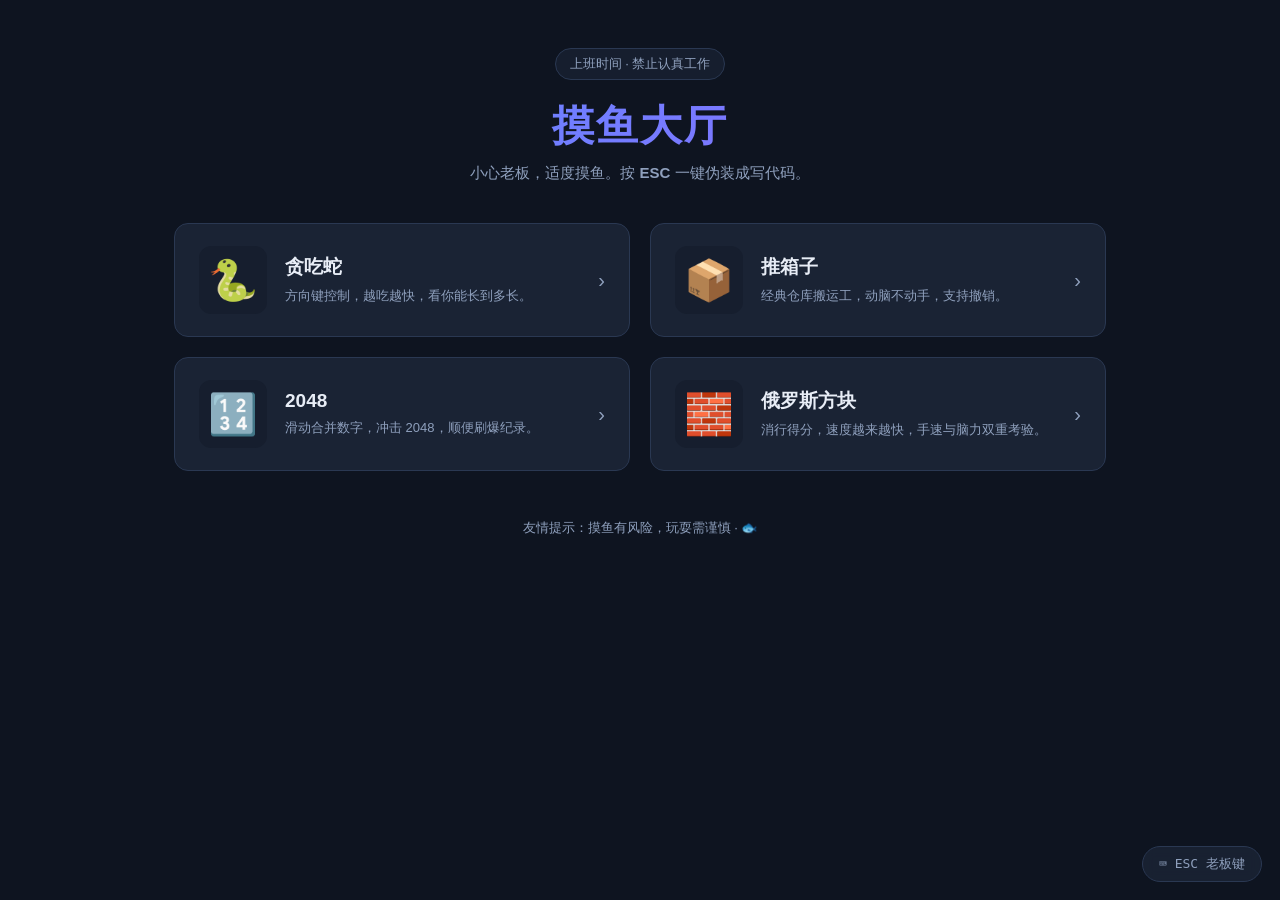
==== index.html @ ba9d596d "摸鱼大厅上线：大厅首页、全站样式、老板键与 Pages 部署工作流" ====
<!DOCTYPE html>
<html lang="zh-CN">
<head>
  <meta charset="UTF-8">
  <meta name="viewport" content="width=device-width, initial-scale=1.0">
  <meta name="referrer" content="no-referrer">
  <title>摸鱼大厅 · 上班快乐水</title>
  <link rel="icon" href="data:image/svg+xml,<svg xmlns='http://www.w3.org/2000/svg' viewBox='0 0 100 100'><text y='0.9em' font-size='90'>🐟</text></svg>">
  <link rel="stylesheet" href="./css/style.css">
</head>
<body>
  <main class="lobby">
    <header>
      <div class="badge">上班时间 · 禁止认真工作</div>
      <h1>摸鱼大厅</h1>
      <p class="subtitle">小心老板，适度摸鱼。按 <b>ESC</b> 一键伪装成写代码。</p>
    </header>

    <div class="card-grid">
      <a class="game-card" href="./games/snake/">
        <div class="icon">🐍</div>
        <div class="info">
          <h2>贪吃蛇</h2>
          <p>方向键控制，越吃越快，看你能长到多长。</p>
        </div>
        <div class="arrow">›</div>
      </a>

      <a class="game-card" href="./games/sokoban/">
        <div class="icon">📦</div>
        <div class="info">
          <h2>推箱子</h2>
          <p>经典仓库搬运工，动脑不动手，支持撤销。</p>
        </div>
        <div class="arrow">›</div>
      </a>

      <a class="game-card" href="./games/2048/">
        <div class="icon">🔢</div>
        <div class="info">
          <h2>2048</h2>
          <p>滑动合并数字，冲击 2048，顺便刷爆纪录。</p>
        </div>
        <div class="arrow">›</div>
      </a>

      <a class="game-card" href="./games/tetris/">
        <div class="icon">🧱</div>
        <div class="info">
          <h2>俄罗斯方块</h2>
          <p>消行得分，速度越来越快，手速与脑力双重考验。</p>
        </div>
        <div class="arrow">›</div>
      </a>
    </div>

    <footer>
      <p>友情提示：摸鱼有风险，玩耍需谨慎 · 🐟</p>
    </footer>
  </main>

  <script src="./js/common.js"></script>
</body>
</html>
---- css/style.css ----
:root {
  --bg: #0e1420;
  --bg-soft: #161e2e;
  --card: #1a2334;
  --card-hover: #212d44;
  --border: #2a3852;
  --text: #e8edf6;
  --text-dim: #8fa0bd;
  --accent: #5b8cff;
  --accent-2: #8f6bff;
  --good: #3ddc97;
  --warn: #ffb454;
  --bad: #ff6b81;
  --radius: 14px;
  --mono: "SF Mono", "Cascadia Code", Consolas, "JetBrains Mono", monospace;
}

* { margin: 0; padding: 0; box-sizing: border-box; }

html, body { height: 100%; }

body {
  background: var(--bg);
  color: var(--text);
  font-family: -apple-system, BlinkMacSystemFont, "Segoe UI", "PingFang SC",
    "Hiragino Sans GB", "Microsoft YaHei", sans-serif;
  min-height: 100%;
  display: flex;
  flex-direction: column;
  -webkit-font-smoothing: antialiased;
}

a { color: var(--accent); text-decoration: none; }

/* ===== 大厅 ===== */

.lobby {
  max-width: 980px;
  margin: 0 auto;
  padding: 48px 24px 64px;
  width: 100%;
  flex: 1;
}

.lobby header { text-align: center; margin-bottom: 40px; }

.lobby .badge {
  display: inline-block;
  font-size: 13px;
  color: var(--text-dim);
  background: var(--bg-soft);
  border: 1px solid var(--border);
  border-radius: 999px;
  padding: 6px 14px;
  margin-bottom: 18px;
}

.lobby h1 {
  font-size: 42px;
  letter-spacing: 2px;
  background: linear-gradient(120deg, var(--accent), var(--accent-2));
  -webkit-background-clip: text;
  background-clip: text;
  color: transparent;
}

.lobby .subtitle { color: var(--text-dim); margin-top: 10px; font-size: 15px; }

.card-grid {
  display: grid;
  grid-template-columns: repeat(auto-fill, minmax(300px, 1fr));
  gap: 20px;
}

.game-card {
  display: flex;
  align-items: center;
  gap: 18px;
  background: var(--card);
  border: 1px solid var(--border);
  border-radius: var(--radius);
  padding: 22px 24px;
  color: var(--text);
  transition: transform 0.15s ease, background 0.15s ease, border-color 0.15s ease;
}

.game-card:hover {
  background: var(--card-hover);
  border-color: var(--accent);
  transform: translateY(-3px);
}

.game-card .icon {
  font-size: 40px;
  width: 68px;
  height: 68px;
  display: flex;
  align-items: center;
  justify-content: center;
  background: var(--bg-soft);
  border-radius: 12px;
  flex-shrink: 0;
}

.game-card .info h2 { font-size: 19px; margin-bottom: 6px; }
.game-card .info p { font-size: 13px; color: var(--text-dim); line-height: 1.5; }
.game-card .arrow { margin-left: auto; color: var(--text-dim); font-size: 20px; }

.lobby footer {
  text-align: center;
  color: var(--text-dim);
  font-size: 13px;
  margin-top: 48px;
}

/* ===== 游戏页通用 ===== */

.game-page {
  max-width: 720px;
  margin: 0 auto;
  padding: 24px 16px 48px;
  width: 100%;
  flex: 1;
  display: flex;
  flex-direction: column;
  align-items: center;
  gap: 16px;
}

.topbar {
  width: 100%;
  display: flex;
  align-items: center;
  gap: 14px;
}

.back-link {
  color: var(--text-dim);
  font-size: 14px;
  display: inline-flex;
  align-items: center;
  gap: 6px;
  padding: 6px 10px;
  border-radius: 8px;
  border: 1px solid var(--border);
  background: var(--bg-soft);
}

.back-link:hover { color: var(--text); border-color: var(--accent); }

.topbar h1 { font-size: 22px; flex: 1; }

.status-row {
  display: flex;
  gap: 10px;
  flex-wrap: wrap;
  justify-content: center;
}

.chip {
  background: var(--bg-soft);
  border: 1px solid var(--border);
  border-radius: 10px;
  padding: 8px 16px;
  font-size: 14px;
  color: var(--text-dim);
  min-width: 86px;
  text-align: center;
}

.chip b { display: block; font-size: 20px; color: var(--text); margin-top: 2px; }
.chip.best b { color: var(--warn); }

.board-wrap {
  background: var(--card);
  border: 1px solid var(--border);
  border-radius: var(--radius);
  padding: 18px;
}

canvas.board { display: block; border-radius: 8px; }

.btn {
  font-family: inherit;
  font-size: 14px;
  color: var(--text);
  background: var(--bg-soft);
  border: 1px solid var(--border);
  border-radius: 10px;
  padding: 9px 18px;
  cursor: pointer;
  transition: border-color 0.15s ease, background 0.15s ease;
}

.btn:hover { border-color: var(--accent); background: var(--card-hover); }
.btn.primary { background: var(--accent); border-color: var(--accent); color: #fff; }
.btn.primary:hover { filter: brightness(1.1); }
.btn:disabled { opacity: 0.45; cursor: not-allowed; }

.hint {
  color: var(--text-dim);
  font-size: 13px;
  text-align: center;
  line-height: 1.9;
}

.hint kbd {
  font-family: var(--mono);
  font-size: 12px;
  background: var(--bg-soft);
  border: 1px solid var(--border);
  border-bottom-width: 2px;
  border-radius: 5px;
  padding: 1px 7px;
  color: var(--text);
}

.overlay-mask {
  position: absolute;
  inset: 0;
  background: rgba(10, 14, 22, 0.82);
  display: flex;
  flex-direction: column;
  align-items: center;
  justify-content: center;
  gap: 14px;
  border-radius: 8px;
  z-index: 5;
}

.overlay-mask h2 { font-size: 26px; }
.overlay-mask p { color: var(--text-dim); font-size: 14px; }

.stage { position: relative; }

/* ===== 2048 ===== */

.grid2048 {
  position: relative;
  width: min(88vw, 440px);
  height: min(88vw, 440px);
  background: #232f47;
  border-radius: 10px;
  padding: 2.5%;
}

.grid2048 .cell {
  position: absolute;
  width: 22.5%;
  height: 22.5%;
  background: #1b2740;
  border-radius: 8px;
}

.grid2048 .tile {
  position: absolute;
  width: 22.5%;
  height: 22.5%;
  border-radius: 8px;
  display: flex;
  align-items: center;
  justify-content: center;
  font-weight: 700;
  font-size: clamp(18px, 6vw, 34px);
  transition: left 0.12s ease, top 0.12s ease;
}

@keyframes pop-in {
  0% { transform: scale(0); }
  60% { transform: scale(1.08); }
  100% { transform: scale(1); }
}

@keyframes merged-pop {
  0% { transform: scale(1); }
  50% { transform: scale(1.18); }
  100% { transform: scale(1); }
}

.tile.new { animation: pop-in 0.18s ease; }
.tile.merged { animation: merged-pop 0.18s ease; }

/* ===== 推箱子 ===== */

.soko-board {
  display: grid;
  gap: 3px;
  background: var(--bg-soft);
  padding: 12px;
  border-radius: 10px;
}

.soko-cell {
  aspect-ratio: 1;
  border-radius: 6px;
  display: flex;
  align-items: center;
  justify-content: center;
  font-size: clamp(16px, 3.4vw, 26px);
}

.soko-floor { background: #1d2942; }
.soko-wall { background: #42537a; box-shadow: inset 0 -3px 0 rgba(0,0,0,0.25); }
.soko-goal { background: #234232; box-shadow: inset 0 0 0 2px #2e5c47; }
.soko-box { background: #8a6a3d; box-shadow: inset 0 -4px 0 rgba(0,0,0,0.28); }
.soko-box.soko-box-done { background: var(--good); box-shadow: inset 0 -4px 0 rgba(0,0,0,0.2); }

.level-row { display: flex; gap: 8px; align-items: center; flex-wrap: wrap; justify-content: center; }

/* ===== 老板键按钮 ===== */

.boss-btn {
  position: fixed;
  right: 18px;
  bottom: 18px;
  z-index: 900;
  font-family: var(--mono);
  font-size: 13px;
  color: var(--text-dim);
  background: rgba(26, 35, 52, 0.9);
  border: 1px solid var(--border);
  border-radius: 999px;
  padding: 8px 16px;
  cursor: pointer;
  backdrop-filter: blur(6px);
  user-select: none;
}

.boss-btn:hover { color: var(--text); border-color: var(--accent); }

/* ===== 老板键伪装界面（仿 VS Code） ===== */

.boss-screen {
  position: fixed;
  inset: 0;
  z-index: 1000;
  background: #1e1e1e;
  display: flex;
  flex-direction: column;
  font-family: var(--mono);
  font-size: 13px;
  color: #d4d4d4;
  overflow: hidden;
}

.boss-screen .vs-body { display: flex; flex: 1; min-height: 0; }

.boss-screen .activity-bar {
  width: 48px;
  background: #333333;
  display: flex;
  flex-direction: column;
  align-items: center;
  padding-top: 8px;
  gap: 6px;
  flex-shrink: 0;
}

.boss-screen .activity-bar .act {
  width: 48px;
  height: 46px;
  display: flex;
  align-items: center;
  justify-content: center;
  font-size: 21px;
  color: #858585;
}

.boss-screen .activity-bar .act.active {
  color: #fff;
  border-left: 2px solid #fff;
}

.boss-screen .sidebar {
  width: 240px;
  background: #252526;
  flex-shrink: 0;
  overflow-y: auto;
  padding: 8px 0;
}

.boss-screen .sidebar .sec-title {
  font-size: 11px;
  color: #bbbbbb;
  padding: 6px 16px 8px;
  font-weight: 700;
  letter-spacing: 0.5px;
}

.boss-screen .file { padding: 3px 16px 3px 28px; color: #c5c5c5; white-space: nowrap; }
.boss-screen .file.open { background: #37373d; color: #fff; }
.boss-screen .folder { padding: 3px 16px; color: #c5c5c5; }
.boss-screen .folder::before { content: "▾ "; color: #858585; }

.boss-screen .main-col { flex: 1; display: flex; flex-direction: column; min-width: 0; }

.boss-screen .tabs {
  display: flex;
  background: #252526;
  flex-shrink: 0;
}

.boss-screen .tab {
  display: flex;
  align-items: center;
  gap: 8px;
  padding: 10px 14px;
  background: #2d2d2d;
  color: #ffffff;
  border-right: 1px solid #1e1e1e;
  border-top: 1px solid transparent;
}

.boss-screen .tab.active { background: #1e1e1e; border-top: 1px solid #0078d4; }
.boss-screen .tab .close { color: #858585; }
.boss-screen .tab .close:hover { color: #fff; }

.boss-screen .editor {
  flex: 1;
  display: flex;
  overflow: auto;
  background: #1e1e1e;
  min-height: 0;
}

.boss-screen .gutter {
  padding: 12px 14px 40px 20px;
  text-align: right;
  color: #858585;
  line-height: 1.55;
  user-select: none;
  flex-shrink: 0;
}

.boss-screen .code {
  padding: 12px 20px 40px 24px;
  line-height: 1.55;
  white-space: pre;
  tab-size: 4;
}

.boss-screen .code .kw { color: #569cd6; }
.boss-screen .code .str { color: #ce9178; }
.boss-screen .code .fn { color: #dcdcaa; }
.boss-screen .code .cm { color: #6a9955; }
.boss-screen .code .num { color: #b5cea8; }
.boss-screen .code .cls { color: #4ec9b0; }

.boss-screen .status-bar {
  height: 26px;
  background: #0078d4;
  color: #fff;
  display: flex;
  align-items: center;
  font-size: 12px;
  padding: 0 12px;
  gap: 18px;
  flex-shrink: 0;
  justify-content: space-between;
}

.boss-screen .status-bar .right { display: flex; gap: 18px; }

@media (max-width: 640px) {
  .boss-screen .sidebar { display: none; }
  .lobby h1 { font-size: 32px; }
}
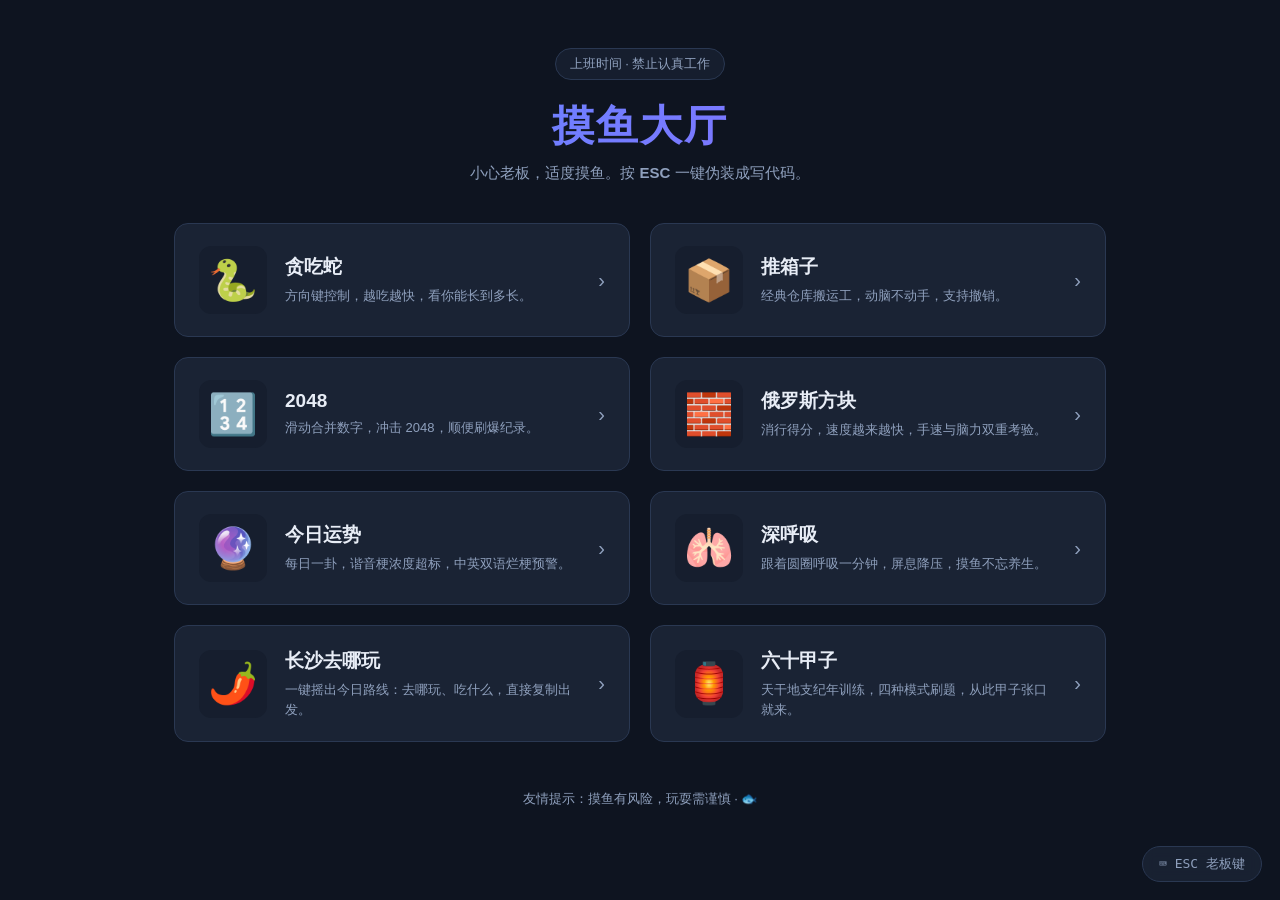
==== commit e9174ad4: "feat(games): 添加四个新游戏功能 - 新增今日运势游戏，包含周易卦象和中英双语谐音梗 - 新增深呼吸训练游戏，支持均衡和助眠两种呼吸模式 - 新增长沙去哪玩路线生成器，随机拼装游玩路线并支" ====
--- a/index.html
+++ b/index.html
@@ -52,6 +52,42 @@
         </div>
         <div class="arrow">›</div>
       </a>
+
+      <a class="game-card" href="./games/fortune/">
+        <div class="icon">🔮</div>
+        <div class="info">
+          <h2>今日运势</h2>
+          <p>每日一卦，谐音梗浓度超标，中英双语烂梗预警。</p>
+        </div>
+        <div class="arrow">›</div>
+      </a>
+
+      <a class="game-card" href="./games/breathe/">
+        <div class="icon">🫁</div>
+        <div class="info">
+          <h2>深呼吸</h2>
+          <p>跟着圆圈呼吸一分钟，屏息降压，摸鱼不忘养生。</p>
+        </div>
+        <div class="arrow">›</div>
+      </a>
+
+      <a class="game-card" href="./games/changsha/">
+        <div class="icon">🌶️</div>
+        <div class="info">
+          <h2>长沙去哪玩</h2>
+          <p>一键摇出今日路线：去哪玩、吃什么，直接复制出发。</p>
+        </div>
+        <div class="arrow">›</div>
+      </a>
+
+      <a class="game-card" href="./games/ganzhi/">
+        <div class="icon">🏮</div>
+        <div class="info">
+          <h2>六十甲子</h2>
+          <p>天干地支纪年训练，四种模式刷题，从此甲子张口就来。</p>
+        </div>
+        <div class="arrow">›</div>
+      </a>
     </div>
 
     <footer>
--- a/css/style.css
+++ b/css/style.css
@@ -307,6 +307,402 @@
 
 .level-row { display: flex; gap: 8px; align-items: center; flex-wrap: wrap; justify-content: center; }
 
+/* ===== 深呼吸 ===== */
+
+.mode-row {
+  display: flex;
+  gap: 10px;
+  flex-wrap: wrap;
+  justify-content: center;
+}
+
+.btn.mode-btn { font-size: 13px; padding: 8px 14px; color: var(--text-dim); }
+.btn.mode-btn.active {
+  color: var(--text);
+  border-color: var(--accent);
+  background: var(--card-hover);
+}
+
+.breath-stage {
+  width: min(88vw, 420px);
+  height: min(88vw, 420px);
+  display: flex;
+  align-items: center;
+  justify-content: center;
+  position: relative;
+}
+
+.breath-ring {
+  position: absolute;
+  inset: 14%;
+  border-radius: 50%;
+  border: 1px dashed var(--border);
+  pointer-events: none;
+}
+
+.breath-circle {
+  width: 34%;
+  height: 34%;
+  border-radius: 50%;
+  display: flex;
+  flex-direction: column;
+  align-items: center;
+  justify-content: center;
+  gap: 4px;
+  background: radial-gradient(circle at 35% 30%, var(--accent), var(--accent-2));
+  box-shadow: 0 0 42px rgba(91, 140, 255, 0.35);
+  transition: width 4s ease-in-out, height 4s ease-in-out;
+}
+
+.breath-circle.inhale { width: 66%; height: 66%; }
+.breath-circle.exhale { width: 34%; height: 34%; }
+
+.breath-circle .ph { font-size: 15px; color: rgba(255, 255, 255, 0.85); }
+.breath-circle b {
+  font-size: 30px;
+  font-family: var(--mono);
+  color: #fff;
+}
+
+/* ===== 今日运势 ===== */
+
+.fortune-card {
+  width: min(92vw, 460px);
+  background: linear-gradient(180deg, var(--card), var(--bg-soft));
+  border: 1px solid var(--border);
+  border-radius: var(--radius);
+  padding: 32px 28px 28px;
+  text-align: center;
+  display: flex;
+  flex-direction: column;
+  gap: 15px;
+  align-items: center;
+  position: relative;
+  overflow: hidden;
+  box-shadow: 0 18px 50px rgba(0, 0, 0, 0.35);
+}
+
+/* 卡片顶部一道渐变高光 */
+.fortune-card::before {
+  content: "";
+  position: absolute;
+  top: 0;
+  left: 0;
+  right: 0;
+  height: 3px;
+  background: linear-gradient(90deg, transparent, var(--warn), var(--accent-2), transparent);
+}
+
+.fortune-date {
+  color: var(--text-dim);
+  font-size: 13px;
+  letter-spacing: 1px;
+}
+
+.fortune-count {
+  font-family: var(--mono);
+  font-size: 12px;
+  color: var(--warn);
+  border: 1px solid rgba(255, 180, 84, 0.35);
+  background: rgba(255, 180, 84, 0.08);
+  border-radius: 999px;
+  padding: 3px 12px;
+  letter-spacing: 2px;
+}
+
+.fortune-hex {
+  display: flex;
+  flex-direction: column;
+  align-items: center;
+  gap: 0;
+  color: var(--warn);
+  text-shadow: 0 0 22px rgba(255, 180, 84, 0.45);
+  user-select: none;
+}
+
+.fortune-hex .tri {
+  font-size: 54px;
+  line-height: 1;
+}
+
+.gua-name {
+  font-size: 21px;
+  letter-spacing: 6px;
+  text-indent: 6px;
+}
+
+.gua-line {
+  color: var(--text-dim);
+  font-size: 13px;
+  letter-spacing: 1px;
+  line-height: 1.6;
+  margin-top: 6px;
+}
+
+.fortune-divider {
+  width: 64px;
+  height: 1px;
+  background: linear-gradient(90deg, transparent, var(--border), transparent);
+}
+
+/* 预留固定行数：一句话/两句话切换时按钮不动，短文垂直居中 */
+.fortune-zh {
+  font-size: 17px;
+  line-height: 1.7;
+  min-height: 58px;
+  display: flex;
+  align-items: center;
+  justify-content: center;
+}
+
+.fortune-en {
+  color: var(--text-dim);
+  font-size: 15px;
+  line-height: 1.65;
+  font-style: italic;
+  min-height: 74px;
+  display: flex;
+  align-items: center;
+  justify-content: center;
+}
+
+/* ===== 长沙路线 ===== */
+
+.cs-actions { display: flex; gap: 10px; flex-wrap: wrap; justify-content: center; }
+
+.cs-route {
+  list-style: none;
+  width: min(92vw, 560px);
+  display: flex;
+  flex-direction: column;
+  gap: 0;
+}
+
+.cs-stop {
+  display: flex;
+  gap: 16px;
+  position: relative;
+  padding-bottom: 22px;
+}
+
+.cs-stop::before {
+  content: "";
+  position: absolute;
+  left: 21px;
+  top: 44px;
+  bottom: 0;
+  width: 2px;
+  background: var(--border);
+}
+
+.cs-stop:last-child::before { display: none; }
+
+.cs-dot {
+  width: 44px;
+  height: 44px;
+  border-radius: 50%;
+  background: var(--bg-soft);
+  border: 1px solid var(--border);
+  display: flex;
+  align-items: center;
+  justify-content: center;
+  font-size: 20px;
+  flex-shrink: 0;
+  z-index: 1;
+}
+
+.cs-body { flex: 1; min-width: 0; }
+
+.cs-slot {
+  font-size: 12px;
+  color: var(--accent);
+  letter-spacing: 2px;
+  margin-bottom: 2px;
+}
+
+.cs-name { font-size: 17px; margin-bottom: 4px; }
+.cs-desc { color: var(--text-dim); font-size: 13px; line-height: 1.6; margin-bottom: 6px; }
+
+.cs-tags { display: flex; gap: 6px; flex-wrap: wrap; }
+
+.cs-tag {
+  font-size: 11px;
+  color: var(--text-dim);
+  background: var(--bg-soft);
+  border: 1px solid var(--border);
+  border-radius: 999px;
+  padding: 2px 9px;
+}
+
+/* ===== 六十甲子 ===== */
+
+.gz-card {
+  width: min(92vw, 520px);
+  background: linear-gradient(180deg, var(--card), var(--bg-soft));
+  border: 1px solid var(--border);
+  border-radius: var(--radius);
+  padding: 26px 24px 22px;
+  display: flex;
+  flex-direction: column;
+  align-items: center;
+  gap: 16px;
+  position: relative;
+  overflow: hidden;
+  box-shadow: 0 18px 50px rgba(0, 0, 0, 0.35);
+}
+
+.gz-card::before {
+  content: "";
+  position: absolute;
+  top: 0;
+  left: 0;
+  right: 0;
+  height: 3px;
+  background: linear-gradient(90deg, transparent, var(--accent), var(--accent-2), transparent);
+}
+
+.gz-mode-tag {
+  font-family: var(--mono);
+  font-size: 12px;
+  color: var(--accent);
+  letter-spacing: 2px;
+  border: 1px solid rgba(91, 140, 255, 0.35);
+  background: rgba(91, 140, 255, 0.08);
+  border-radius: 999px;
+  padding: 3px 12px;
+}
+
+.gz-question {
+  font-size: 20px;
+  text-align: center;
+  letter-spacing: 1px;
+  line-height: 1.6;
+}
+
+.gz-question b { color: var(--warn); }
+
+.gz-options {
+  display: grid;
+  grid-template-columns: repeat(2, minmax(0, 1fr));
+  gap: 10px;
+  width: 100%;
+}
+
+.gz-option {
+  font-family: inherit;
+  font-size: 17px;
+  letter-spacing: 2px;
+  color: var(--text);
+  background: var(--bg-soft);
+  border: 1px solid var(--border);
+  border-radius: 10px;
+  padding: 12px 10px;
+  cursor: pointer;
+  display: flex;
+  align-items: center;
+  justify-content: center;
+  gap: 8px;
+  transition: border-color 0.15s ease, background 0.15s ease, transform 0.1s ease;
+}
+
+.gz-option:hover:not(:disabled) {
+  border-color: var(--accent);
+  background: var(--card-hover);
+}
+
+.gz-option:active:not(:disabled) { transform: scale(0.97); }
+
+.gz-key {
+  font-family: var(--mono);
+  font-size: 11px;
+  color: var(--text-dim);
+  border: 1px solid var(--border);
+  border-radius: 5px;
+  padding: 1px 6px;
+}
+
+.gz-option.correct {
+  border-color: var(--good);
+  background: rgba(61, 220, 151, 0.12);
+}
+
+.gz-option.wrong {
+  border-color: var(--bad);
+  background: rgba(255, 107, 129, 0.12);
+}
+
+.gz-feedback {
+  width: 100%;
+  text-align: center;
+  display: flex;
+  flex-direction: column;
+  gap: 6px;
+}
+
+.gz-verdict { font-size: 16px; }
+
+.gz-explain {
+  color: var(--text-dim);
+  font-size: 13px;
+  line-height: 1.7;
+}
+
+.gz-final {
+  font-size: 52px;
+  font-weight: 700;
+  background: linear-gradient(120deg, var(--accent), var(--accent-2));
+  -webkit-background-clip: text;
+  background-clip: text;
+  color: transparent;
+}
+
+.gz-final-sub { color: var(--text-dim); font-size: 13px; }
+
+.gz-final-msg { font-size: 16px; line-height: 1.7; margin-top: 4px; }
+
+/* 小抄面板 */
+.gz-cheat {
+  width: min(92vw, 560px);
+  background: var(--card);
+  border: 1px dashed var(--border);
+  border-radius: var(--radius);
+  padding: 20px 22px;
+  display: flex;
+  flex-direction: column;
+  gap: 12px;
+}
+
+.gz-cheat h3 { font-size: 15px; }
+
+.gz-cheat p { color: var(--text-dim); font-size: 13px; line-height: 1.8; }
+
+.gz-cheat strong { color: var(--text); }
+
+.gz-row {
+  display: flex;
+  flex-wrap: wrap;
+  gap: 6px;
+}
+
+.gz-pair {
+  display: inline-flex;
+  align-items: baseline;
+  gap: 4px;
+  background: var(--bg-soft);
+  border: 1px solid var(--border);
+  border-radius: 8px;
+  padding: 4px 8px;
+}
+
+.gz-pair b { font-size: 15px; }
+
+.gz-pair i {
+  font-style: normal;
+  font-family: var(--mono);
+  font-size: 11px;
+  color: var(--accent);
+}
+
 /* ===== 老板键按钮 ===== */
 
 .boss-btn {
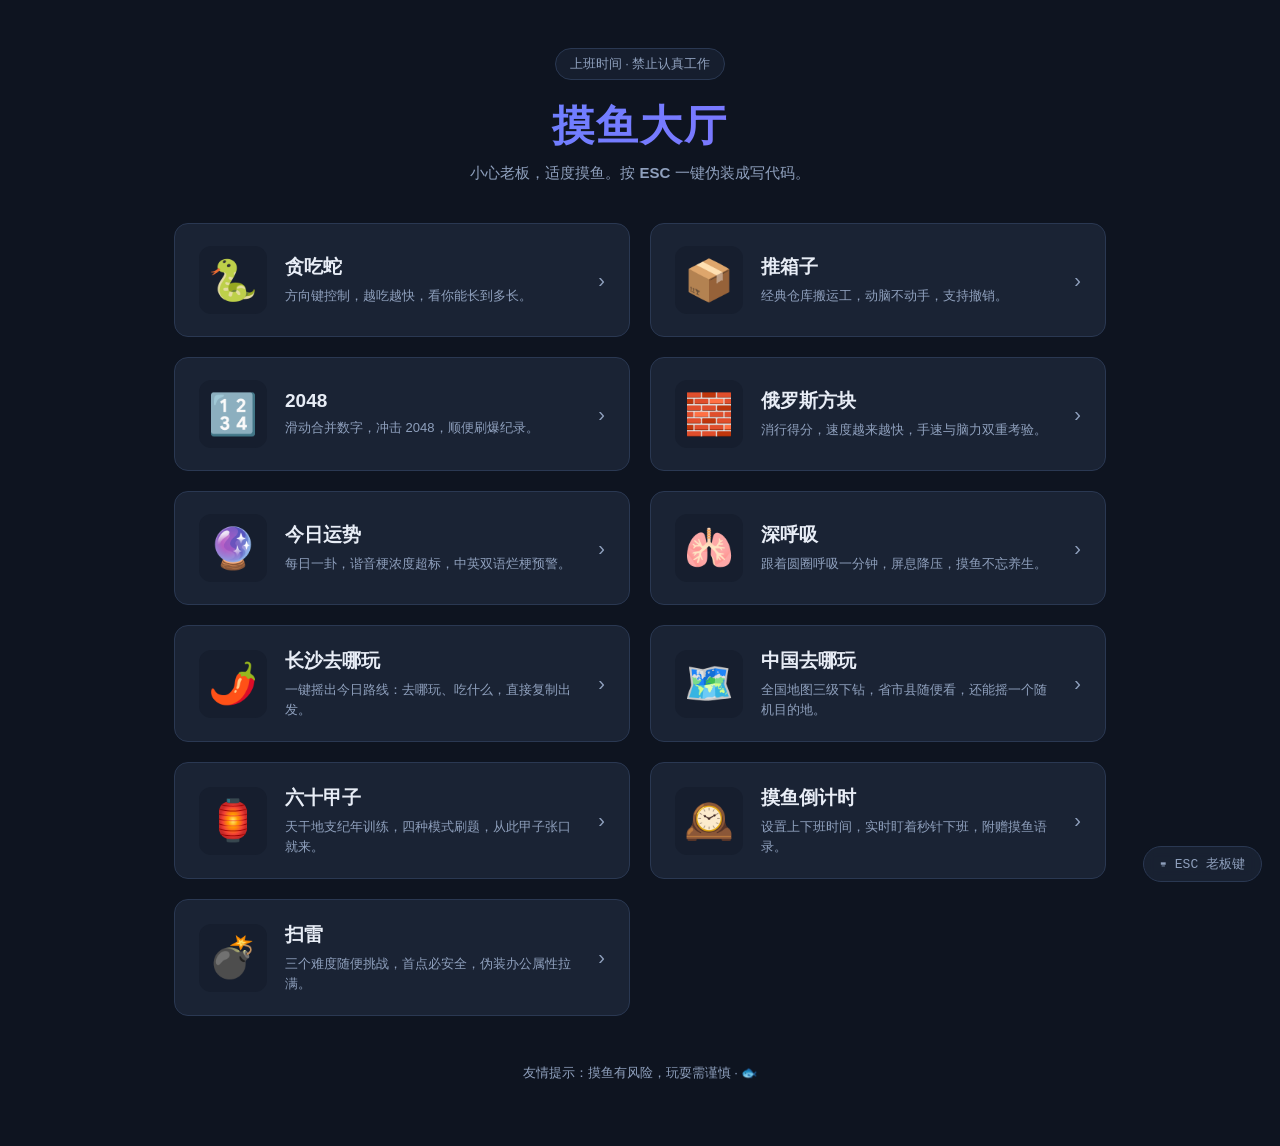
==== commit 15a4d2e2: "feat(game): 添加中国地图、摸鱼倒计时和扫雷游戏 - 新增中国地图游戏，支持全国省市县三级下钻和随机目的地功能 - 添加摸鱼倒计时功能，可自定义上下班时间并显示实时倒计时 - 实现经典扫雷游" ====
--- a/index.html
+++ b/index.html
@@ -80,11 +80,38 @@
         <div class="arrow">›</div>
       </a>
 
+      <a class="game-card" href="./games/china-map/">
+        <div class="icon">🗺️</div>
+        <div class="info">
+          <h2>中国去哪玩</h2>
+          <p>全国地图三级下钻，省市县随便看，还能摇一个随机目的地。</p>
+        </div>
+        <div class="arrow">›</div>
+      </a>
+
       <a class="game-card" href="./games/ganzhi/">
         <div class="icon">🏮</div>
         <div class="info">
           <h2>六十甲子</h2>
           <p>天干地支纪年训练，四种模式刷题，从此甲子张口就来。</p>
+        </div>
+        <div class="arrow">›</div>
+      </a>
+
+      <a class="game-card" href="./games/countdown/">
+        <div class="icon">🕰️</div>
+        <div class="info">
+          <h2>摸鱼倒计时</h2>
+          <p>设置上下班时间，实时盯着秒针下班，附赠摸鱼语录。</p>
+        </div>
+        <div class="arrow">›</div>
+      </a>
+
+      <a class="game-card" href="./games/minesweeper/">
+        <div class="icon">💣</div>
+        <div class="info">
+          <h2>扫雷</h2>
+          <p>三个难度随便挑战，首点必安全，伪装办公属性拉满。</p>
         </div>
         <div class="arrow">›</div>
       </a>
--- a/css/style.css
+++ b/css/style.css
@@ -357,6 +357,7 @@
 .breath-circle.inhale { width: 66%; height: 66%; }
 .breath-circle.exhale { width: 34%; height: 34%; }
 
+.breath-circle .zen { font-size: 26px; line-height: 1; }
 .breath-circle .ph { font-size: 15px; color: rgba(255, 255, 255, 0.85); }
 .breath-circle b {
   font-size: 30px;
@@ -857,6 +858,451 @@
 
 .boss-screen .status-bar .right { display: flex; gap: 18px; }
 
+/* ===== 中国地图 ===== */
+
+.cm-page { max-width: 980px; }
+
+.cm-toolbar {
+  width: 100%;
+  display: flex;
+  align-items: center;
+  gap: 10px;
+  flex-wrap: wrap;
+  justify-content: center;
+}
+
+.cm-crumb {
+  display: flex;
+  align-items: center;
+  gap: 6px;
+  font-size: 14px;
+  color: var(--text-dim);
+  flex-wrap: wrap;
+  justify-content: center;
+  min-height: 34px;
+}
+
+.cm-crumb .sep { color: var(--border); }
+
+.cm-crumb .cur { color: var(--text); font-weight: 600; }
+
+.cm-crumb-btn {
+  font-family: inherit;
+  font-size: 14px;
+  color: var(--text-dim);
+  background: var(--bg-soft);
+  border: 1px solid var(--border);
+  border-radius: 8px;
+  padding: 5px 12px;
+  cursor: pointer;
+}
+
+.cm-crumb-btn:hover { color: var(--text); border-color: var(--accent); }
+
+.cm-map-wrap {
+  position: relative;
+  width: min(94vw, 880px);
+  aspect-ratio: 23 / 18;
+  padding: 0;
+  overflow: hidden;
+  touch-action: none;
+  background: var(--bg-soft);
+}
+
+.cm-map-wrap svg { width: 100%; height: 100%; display: block; }
+
+.cm-region {
+  fill: #243352;
+  stroke: var(--bg);
+  stroke-width: 0.6;
+  cursor: pointer;
+  transition: fill 0.15s ease;
+}
+
+.cm-region:hover { fill: var(--accent); }
+
+.cm-region.hl { fill: var(--good); }
+
+.cm-labels { pointer-events: none; }
+
+.cm-labels text {
+  fill: rgba(232, 237, 246, 0.7);
+  text-anchor: middle;
+  dominant-baseline: middle;
+  pointer-events: none;
+}
+
+.cm-tip {
+  position: fixed;
+  z-index: 950;
+  display: none;
+  background: rgba(26, 35, 52, 0.95);
+  border: 1px solid var(--border);
+  border-radius: 8px;
+  padding: 4px 10px;
+  font-size: 13px;
+  pointer-events: none;
+  white-space: nowrap;
+}
+
+.cm-zoom {
+  position: absolute;
+  right: 12px;
+  top: 12px;
+  display: flex;
+  flex-direction: column;
+  gap: 6px;
+  z-index: 5;
+}
+
+.cm-zoom button {
+  width: 34px;
+  height: 34px;
+  font-size: 16px;
+  font-family: var(--mono);
+  color: var(--text-dim);
+  background: rgba(26, 35, 52, 0.9);
+  border: 1px solid var(--border);
+  border-radius: 8px;
+  cursor: pointer;
+}
+
+.cm-zoom button:hover { color: var(--text); border-color: var(--accent); }
+
+.cm-loading {
+  position: absolute;
+  inset: 0;
+  display: flex;
+  align-items: center;
+  justify-content: center;
+  background: rgba(14, 20, 32, 0.55);
+  color: var(--text-dim);
+  font-size: 14px;
+  z-index: 6;
+  pointer-events: none;
+  opacity: 0;
+  transition: opacity 0.2s ease;
+}
+
+.cm-loading.show { opacity: 1; }
+
+.cm-result {
+  position: absolute;
+  inset: 0;
+  z-index: 8;
+  display: flex;
+  flex-direction: column;
+  align-items: center;
+  justify-content: center;
+  gap: 10px;
+  background: rgba(10, 14, 22, 0.86);
+  backdrop-filter: blur(4px);
+  text-align: center;
+  padding: 20px;
+}
+
+.cm-result[hidden] { display: none; }
+
+.cm-result-icon { font-size: 46px; }
+
+.cm-result-title { color: var(--text-dim); font-size: 13px; letter-spacing: 3px; }
+
+.cm-result-place {
+  font-size: clamp(18px, 4vw, 26px);
+  font-weight: 700;
+  letter-spacing: 1px;
+  background: linear-gradient(120deg, var(--accent), var(--accent-2));
+  -webkit-background-clip: text;
+  background-clip: text;
+  color: transparent;
+}
+
+.cm-result-msg { color: var(--text-dim); font-size: 14px; }
+
+.cm-result-actions {
+  display: flex;
+  gap: 10px;
+  margin-top: 10px;
+  flex-wrap: wrap;
+  justify-content: center;
+}
+
+.cm-toast {
+  position: fixed;
+  top: 18px;
+  left: 50%;
+  transform: translate(-50%, -8px);
+  z-index: 960;
+  font-size: 14px;
+  color: var(--text);
+  background: rgba(26, 35, 52, 0.95);
+  border: 1px solid var(--border);
+  border-radius: 10px;
+  padding: 10px 18px;
+  opacity: 0;
+  pointer-events: none;
+  transition: opacity 0.25s ease, transform 0.25s ease;
+}
+
+.cm-toast.show { opacity: 1; transform: translate(-50%, 0); }
+
+/* 乡镇/街道列表面板 */
+
+.cm-towns {
+  width: min(92vw, 880px);
+  background: var(--card);
+  border: 1px solid var(--border);
+  border-radius: var(--radius);
+  padding: 16px 18px 14px;
+}
+
+.cm-towns[hidden] { display: none; }
+
+.cm-towns h3 { font-size: 15px; margin-bottom: 12px; }
+
+.cm-town-row {
+  display: flex;
+  flex-wrap: wrap;
+  gap: 8px;
+  max-height: 210px;
+  overflow-y: auto;
+}
+
+.cm-town {
+  font-family: inherit;
+  font-size: 13px;
+  color: var(--text-dim);
+  background: var(--bg-soft);
+  border: 1px solid var(--border);
+  border-radius: 999px;
+  padding: 5px 13px;
+  cursor: pointer;
+  transition: border-color 0.15s ease, color 0.15s ease, background 0.15s ease;
+}
+
+.cm-town:hover { color: var(--text); border-color: var(--accent); }
+
+.cm-town.active {
+  color: var(--good);
+  border-color: var(--good);
+  background: rgba(61, 220, 151, 0.1);
+}
+
+.cm-towns-note {
+  margin-top: 12px;
+  color: var(--text-dim);
+  font-size: 12px;
+  line-height: 1.6;
+}
+
+/* ===== 摸鱼倒计时 ===== */
+
+.cd-card {
+  width: min(92vw, 520px);
+  background: linear-gradient(180deg, var(--card), var(--bg-soft));
+  border: 1px solid var(--border);
+  border-radius: var(--radius);
+  padding: 30px 28px 26px;
+  text-align: center;
+  display: flex;
+  flex-direction: column;
+  gap: 12px;
+  align-items: center;
+  position: relative;
+  overflow: hidden;
+  box-shadow: 0 18px 50px rgba(0, 0, 0, 0.35);
+}
+
+.cd-card::before {
+  content: "";
+  position: absolute;
+  top: 0;
+  left: 0;
+  right: 0;
+  height: 3px;
+  background: linear-gradient(90deg, transparent, var(--good), var(--accent), transparent);
+}
+
+.cd-date {
+  color: var(--text-dim);
+  font-size: 13px;
+  letter-spacing: 1px;
+}
+
+.cd-label {
+  font-size: 14px;
+  color: var(--text-dim);
+  letter-spacing: 6px;
+  text-indent: 6px;
+}
+
+.cd-timer {
+  font-family: var(--mono);
+  font-size: clamp(48px, 14vw, 72px);
+  font-weight: 700;
+  letter-spacing: 2px;
+  line-height: 1.1;
+  background: linear-gradient(120deg, var(--accent), var(--accent-2));
+  -webkit-background-clip: text;
+  background-clip: text;
+  color: transparent;
+  font-variant-numeric: tabular-nums;
+}
+
+.cd-sub {
+  color: var(--text-dim);
+  font-size: 14px;
+}
+
+.cd-progress {
+  width: 100%;
+  height: 10px;
+  border-radius: 999px;
+  background: var(--bg-soft);
+  border: 1px solid var(--border);
+  overflow: hidden;
+  margin-top: 6px;
+}
+
+.cd-progress-bar {
+  height: 100%;
+  width: 0;
+  border-radius: 999px;
+  background: linear-gradient(90deg, var(--accent), var(--accent-2));
+  transition: width 0.6s ease;
+}
+
+.cd-progress-text {
+  font-family: var(--mono);
+  font-size: 12px;
+  color: var(--text-dim);
+  letter-spacing: 1px;
+}
+
+.cd-settings {
+  display: flex;
+  gap: 10px;
+  flex-wrap: wrap;
+  justify-content: center;
+  align-items: center;
+}
+
+.cd-field {
+  display: inline-flex;
+  align-items: center;
+  gap: 8px;
+  font-size: 13px;
+  color: var(--text-dim);
+  background: var(--bg-soft);
+  border: 1px solid var(--border);
+  border-radius: 10px;
+  padding: 7px 12px;
+}
+
+.cd-field input {
+  font-family: var(--mono);
+  font-size: 15px;
+  color: var(--text);
+  background: transparent;
+  border: none;
+  outline: none;
+  cursor: pointer;
+}
+
+.cd-field input::-webkit-calendar-picker-indicator { cursor: pointer; }
+
+.cd-quote {
+  color: var(--text-dim);
+  font-size: 14px;
+  min-height: 22px;
+  text-align: center;
+}
+
+/* ===== 扫雷 ===== */
+
+.ms-board {
+  display: grid;
+  gap: 3px;
+  background: var(--bg-soft);
+  border: 1px solid var(--border);
+  border-radius: 10px;
+  padding: 10px;
+  width: 100%;
+  touch-action: manipulation;
+  user-select: none;
+}
+
+.ms-cell {
+  aspect-ratio: 1;
+  border-radius: 5px;
+  border: 1px solid var(--border);
+  background: #26334f;
+  font-family: var(--mono);
+  font-size: clamp(13px, 2.6vw, 17px);
+  font-weight: 700;
+  line-height: 1;
+  color: var(--text);
+  cursor: pointer;
+  padding: 0;
+  transition: background 0.1s ease, border-color 0.1s ease;
+}
+
+.ms-cell:hover:not(.open) {
+  background: #31405f;
+  border-color: var(--accent);
+}
+
+.ms-cell:focus-visible {
+  outline: 2px solid var(--accent);
+  outline-offset: -2px;
+}
+
+.ms-cell.open {
+  background: #18233a;
+  border-color: #202d48;
+  cursor: default;
+}
+
+.ms-cell.flag { font-size: clamp(11px, 2.2vw, 14px); }
+
+.ms-cell.mine { background: rgba(255, 107, 129, 0.12); }
+
+.ms-cell.boom {
+  background: var(--bad);
+  border-color: var(--bad);
+}
+
+/* 经典数字配色，适配深色背景 */
+.ms-cell.n1 { color: #6ea8ff; }
+.ms-cell.n2 { color: #3ddc97; }
+.ms-cell.n3 { color: #ff6b81; }
+.ms-cell.n4 { color: #b48cff; }
+.ms-cell.n5 { color: #ffb454; }
+.ms-cell.n6 { color: #35d0c5; }
+.ms-cell.n7 { color: #e8edf6; }
+.ms-cell.n8 { color: #8fa0bd; }
+
+.ms-result {
+  display: flex;
+  align-items: center;
+  gap: 14px;
+  background: var(--card);
+  border: 1px solid var(--border);
+  border-radius: var(--radius);
+  padding: 14px 24px;
+}
+
+.ms-result[hidden] { display: none; }
+
+.ms-face { font-size: 34px; line-height: 1; }
+
+.ms-msg { font-size: 15px; }
+
+@media (max-width: 640px) {
+  .ms-board { gap: 2px; padding: 6px; }
+  .ms-cell { border-radius: 4px; }
+}
+
 @media (max-width: 640px) {
   .boss-screen .sidebar { display: none; }
   .lobby h1 { font-size: 32px; }
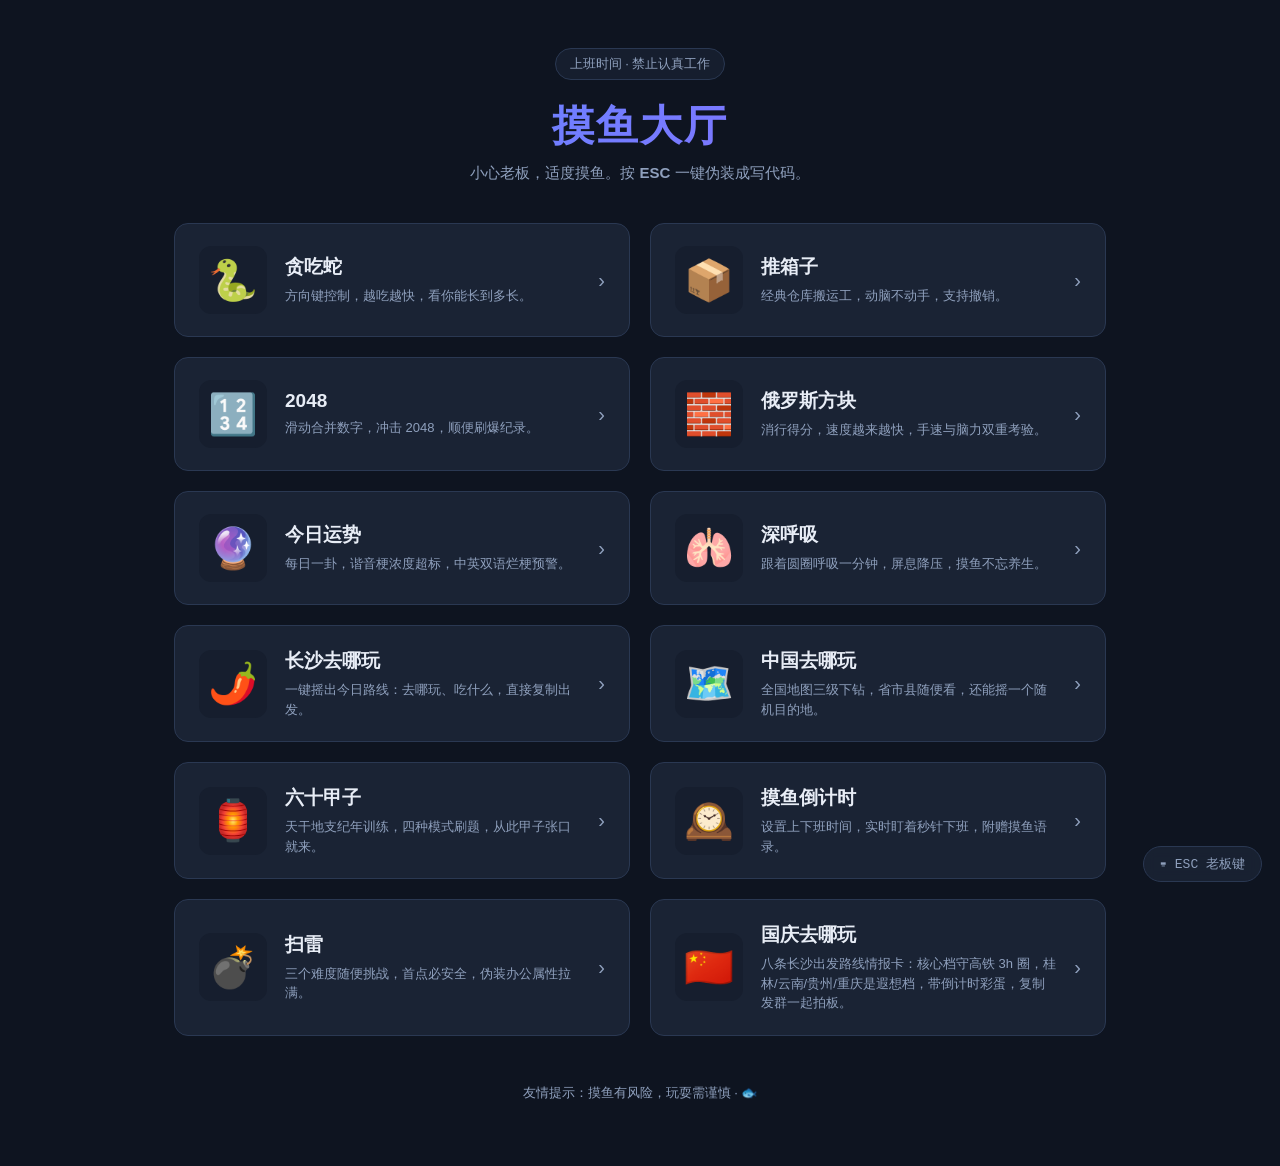
==== commit 2c7525e7: "feat(games): 添加国庆去哪玩攻略游戏 - 在 games/guoqing/ 目录下新增完整的国庆旅游攻略页面 - 添加八条长沙出发的旅游路线情报卡，包含衡山、莽山、崀山、湄江等核心档路线 " ====
--- a/index.html
+++ b/index.html
@@ -115,6 +115,15 @@
         </div>
         <div class="arrow">›</div>
       </a>
+
+      <a class="game-card" href="./games/guoqing/">
+        <div class="icon">🇨🇳</div>
+        <div class="info">
+          <h2>国庆去哪玩</h2>
+          <p>八条长沙出发路线情报卡：核心档守高铁 3h 圈，桂林/云南/贵州/重庆是遐想档，带倒计时彩蛋，复制发群一起拍板。</p>
+        </div>
+        <div class="arrow">›</div>
+      </a>
     </div>
 
     <footer>
--- a/css/style.css
+++ b/css/style.css
@@ -1307,3 +1307,153 @@
   .boss-screen .sidebar { display: none; }
   .lobby h1 { font-size: 32px; }
 }
+
+/* ---------- 国庆去哪玩 (guoqing) ---------- */
+
+/* 攻略页拓宽到 1080px：.gq-page 在 .game-page 之后，同权重后来者居上 */
+.gq-page {
+  max-width: 1080px;
+  align-items: stretch;
+}
+
+.gq-countdown {
+  width: 100%;
+  text-align: center;
+  padding: 14px 16px;
+  background: var(--bg-soft);
+  border: 1px solid var(--border);
+  border-radius: var(--radius);
+}
+
+.gq-countdown b { display: block; font-size: 22px; margin-bottom: 2px; }
+.gq-countdown span { font-size: 13px; color: var(--text-dim); }
+.gq-countdown.gq-accent b { color: var(--accent); }
+.gq-countdown.gq-good b { color: var(--good); }
+.gq-countdown.gq-dim b { color: var(--text-dim); }
+
+.gq-grid {
+  display: grid;
+  grid-template-columns: 1fr;
+  gap: 16px;
+}
+
+@media (min-width: 720px) {
+  .gq-grid { grid-template-columns: 1fr 1fr; }
+}
+
+.gq-card {
+  background: var(--card);
+  border: 1px solid var(--border);
+  border-top: 3px solid var(--border);
+  border-radius: var(--radius);
+  padding: 18px;
+  display: flex;
+  flex-direction: column;
+  gap: 10px;
+}
+
+.gq-mod-warn   { border-top-color: var(--warn); }
+.gq-mod-bad    { border-top-color: var(--bad); }
+.gq-mod-good   { border-top-color: var(--good); }
+.gq-mod-accent { border-top-color: var(--accent); }
+.gq-mod-teal   { border-top-color: #35d0c5; } /* 同 .ms-cell.n6 既有值 */
+.gq-mod-accent2 { border-top-color: var(--accent-2); }
+.gq-mod-brown  { border-top-color: #8a6a3d; } /* 同 .soko-box 既有值，苗寨木楼 */
+.gq-mod-fog    { border-top-color: #fff; }    /* 同 .btn.primary 文字色，雾都 */
+
+.gq-head { display: flex; align-items: flex-start; gap: 10px; }
+
+.gq-icon { font-size: 30px; line-height: 1.2; }
+
+.gq-title { flex: 1; min-width: 0; }
+.gq-title h2 { font-size: 18px; margin-bottom: 2px; }
+.gq-title p { font-size: 13px; color: var(--text-dim); line-height: 1.5; }
+
+.gq-badge {
+  flex-shrink: 0;
+  font-size: 12px;
+  color: var(--text-dim);
+  background: var(--bg-soft);
+  border: 1px solid var(--border);
+  border-radius: 999px;
+  padding: 2px 10px;
+}
+
+/* 遐想档徽章：虚线描边 = 摆着心动用的，不是拍板用的 */
+.gq-dream {
+  flex-shrink: 0;
+  font-size: 11px;
+  color: var(--accent);
+  border: 1px dashed var(--accent);
+  border-radius: 999px;
+  padding: 2px 8px;
+}
+
+.gq-row {
+  display: grid;
+  grid-template-columns: 84px 1fr;
+  gap: 8px;
+  font-size: 13px;
+  line-height: 1.6;
+  padding: 6px 0;
+  border-bottom: 1px solid rgba(42, 56, 82, 0.5);
+}
+
+.gq-label {
+  font-family: var(--mono);
+  font-size: 12px;
+  color: var(--text-dim);
+  padding-top: 2px;
+}
+
+.gq-val { color: var(--text); min-width: 0; }
+
+.gq-crowd { align-items: center; }
+.gq-stars { color: var(--warn); font-size: 15px; letter-spacing: 2px; }
+.gq-note { font-size: 12px; color: var(--text-dim); grid-column: 1 / -1; margin-top: -2px; }
+
+.gq-days { padding: 8px 0 2px; }
+.gq-days-label {
+  font-family: var(--mono);
+  font-size: 12px;
+  color: var(--text-dim);
+  margin-bottom: 8px;
+}
+
+.gq-day {
+  position: relative;
+  padding: 0 0 12px 26px;
+  font-size: 13px;
+  line-height: 1.6;
+}
+
+.gq-day::before {
+  content: "";
+  position: absolute;
+  left: 8px;
+  top: 20px;
+  bottom: 0;
+  width: 2px;
+  background: var(--border);
+}
+
+.gq-day:last-child::before { display: none; }
+
+.gq-dot {
+  position: absolute;
+  left: 0;
+  top: 4px;
+  width: 18px;
+  height: 18px;
+  border-radius: 50%;
+  background: var(--bg-soft);
+  border: 1px solid var(--border);
+}
+
+.gq-day b { color: var(--accent); font-family: var(--mono); font-size: 12px; margin-right: 8px; }
+.gq-plan { color: var(--text-dim); }
+
+.gq-copy { margin-top: auto; }
+
+.gq-foot { text-align: center; font-size: 11px; color: var(--text-dim); }
+
